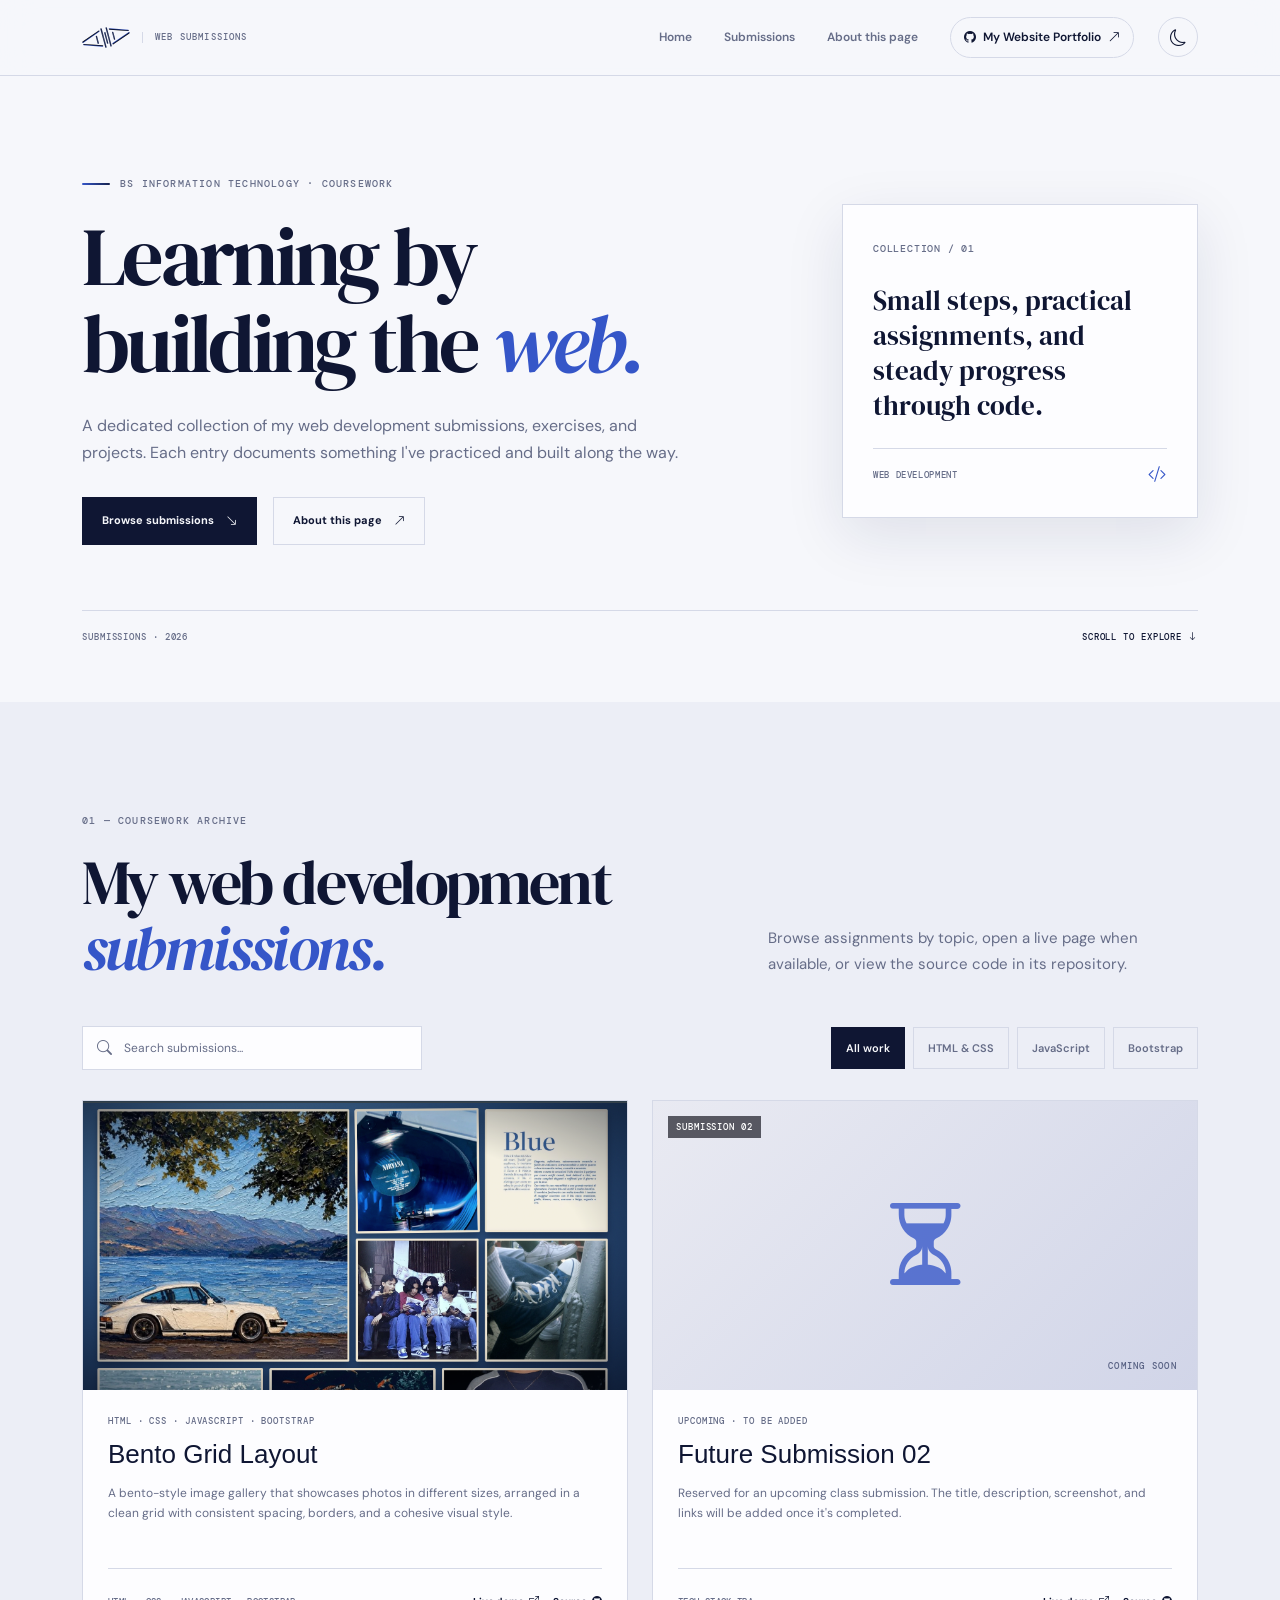
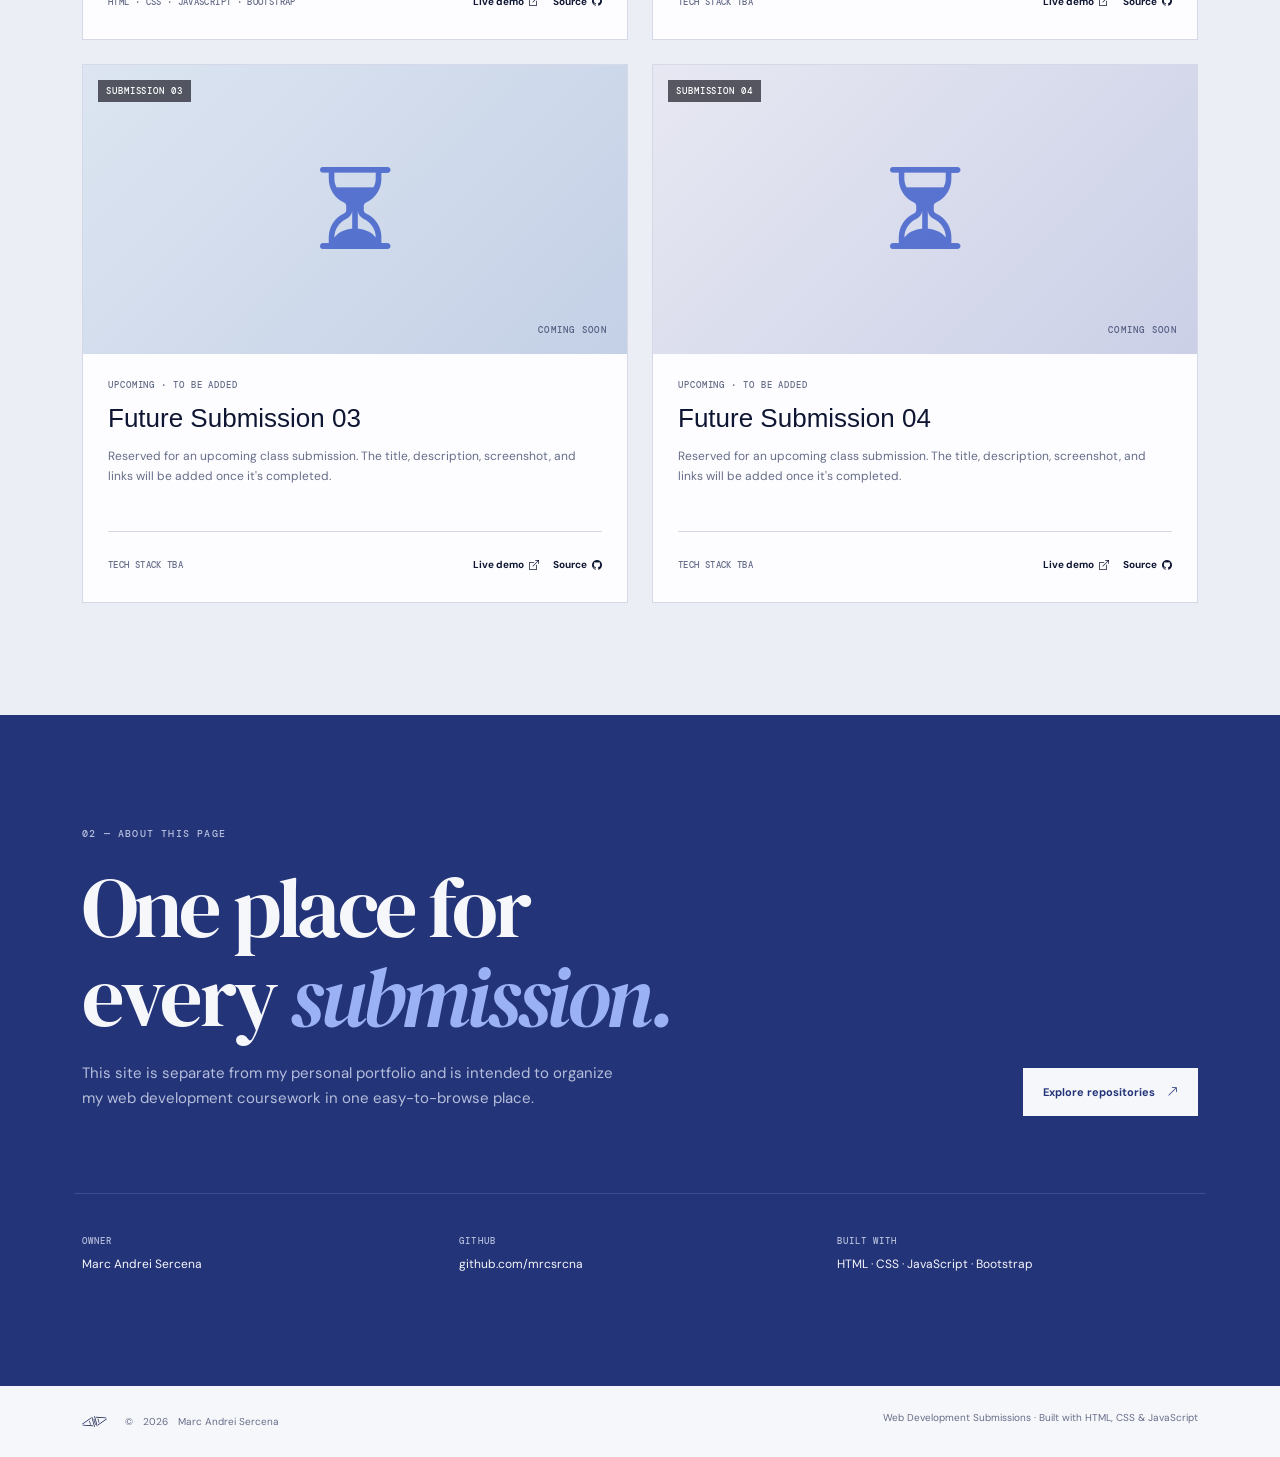
==== index.html @ 894b79d9 "Made some changes for WebDev Submissions" ====
<!doctype html>
<html lang="en" data-theme="light">
  <head>
    <meta charset="utf-8" />
    <meta name="viewport" content="width=device-width, initial-scale=1" />
    <meta
      name="description"
      content="Web development coursework and submissions by Marc Andrei Sercena."
    />
    <meta name="theme-color" content="#f6f7fb" />
    <title>Web Development Submissions — Marc Andrei</title>
    <link rel="icon" href="Logo.svg" type="image/svg+xml" />
    <link rel="preconnect" href="https://fonts.googleapis.com" />
    <link rel="preconnect" href="https://fonts.gstatic.com" crossorigin />
    <link
      href="https://fonts.googleapis.com/css2?family=DM+Serif+Display:ital@0;1&family=DM+Sans:wght@400;500;600;700&family=DM+Mono:wght@400;500&display=swap"
      rel="stylesheet"
    />
    <link
      href="https://cdn.jsdelivr.net/npm/bootstrap@5.3.3/dist/css/bootstrap.min.css"
      rel="stylesheet"
    />
    <link
      href="https://cdn.jsdelivr.net/npm/bootstrap-icons@1.11.3/font/bootstrap-icons.css"
      rel="stylesheet"
    />
    <link href="style.css" rel="stylesheet" />
  </head>
  <body>
    <nav class="navbar navbar-expand-lg site-nav fixed-top">
      <div class="container">
        <a
          class="navbar-brand nav-logo"
          href="#home"
          aria-label="Web submissions home"
        >
          <img src="Logo.svg" alt="Website logo" class="site-logo" />
          <span class="brand-label">WEB SUBMISSIONS</span>
        </a>
        <button
          class="navbar-toggler nav-toggler"
          type="button"
          data-bs-toggle="collapse"
          data-bs-target="#portfolioNav"
          aria-controls="portfolioNav"
          aria-expanded="false"
          aria-label="Toggle navigation"
        >
          <span class="navbar-toggler-icon"></span>
        </button>
        <div class="collapse navbar-collapse" id="portfolioNav">
          <ul class="navbar-nav ms-auto align-items-lg-center gap-lg-3">
            <li class="nav-item">
              <a class="nav-link nav-link-item" href="#home">Home</a>
            </li>
            <li class="nav-item">
              <a class="nav-link nav-link-item" href="#submissions"
                >Submissions</a
              >
            </li>
            <li class="nav-item">
              <a class="nav-link nav-link-item" href="#about"
                >About this page</a
              >
            </li>
            <li class="nav-item ms-lg-2">
              <a
                class="nav-link nav-repo-link"
                href="https://mrcsrcna.github.io/"
                ><i class="bi bi-github" aria-hidden="true"></i>My Website
                Portfolio
                <i class="bi bi-arrow-up-right" aria-hidden="true"></i
              ></a>
            </li>
            <li class="nav-item ms-lg-2">
              <button
                class="theme-toggle"
                id="themeToggle"
                type="button"
                aria-label="Switch to dark theme"
                title="Toggle light / dark theme"
              >
                <i class="bi bi-moon" id="themeIcon" aria-hidden="true"></i>
              </button>
            </li>
          </ul>
        </div>
      </div>
    </nav>

    <main>
      <section id="home" class="hero-section section-space">
        <div class="container">
          <div class="row align-items-center gy-5">
            <div class="col-lg-8">
              <p class="eyebrow">
                <span class="eyebrow-line"></span> BS INFORMATION TECHNOLOGY ·
                COURSEWORK
              </p>
              <h1 class="hero-title">
                Learning by<br />building the <em>web.</em>
              </h1>
              <p class="hero-description">
                A dedicated collection of my web development submissions,
                exercises, and projects. Each entry documents something I've
                practiced and built along the way.
              </p>
              <div class="d-flex flex-wrap gap-3 hero-actions">
                <a href="#submissions" class="button button-dark"
                  >Browse submissions <i class="bi bi-arrow-down-right"></i
                ></a>
                <a href="#about" class="button button-outline"
                  >About this page <i class="bi bi-arrow-up-right"></i
                ></a>
              </div>
            </div>
            <div class="col-lg-4">
              <aside class="intro-note">
                <span class="note-number">COLLECTION / 01</span>
                <p>
                  Small steps, practical assignments, and steady progress
                  through code.
                </p>
                <div class="note-bottom">
                  <span>WEB DEVELOPMENT</span><i class="bi bi-code-slash"></i>
                </div>
              </aside>
            </div>
          </div>
          <div class="hero-bottom">
            <span>SUBMISSIONS · <span id="currentYear">2026</span></span>
            <a href="#submissions"
              >SCROLL TO EXPLORE <i class="bi bi-arrow-down"></i
            ></a>
          </div>
        </div>
      </section>

      <section id="submissions" class="section-space section-paper">
        <div class="container">
          <div class="section-heading row align-items-end gy-3">
            <div class="col-lg-7">
              <p class="eyebrow">01 — COURSEWORK ARCHIVE</p>
              <h2 class="section-title">
                My web development<br /><em>submissions.</em>
              </h2>
            </div>
            <div class="col-lg-5">
              <p class="section-intro">
                Browse assignments by topic, open a live page when available, or
                view the source code in its repository.
              </p>
            </div>
          </div>

          <div class="submission-tools">
            <label class="search-box" for="submissionSearch">
              <i class="bi bi-search" aria-hidden="true"></i>
              <input
                id="submissionSearch"
                type="search"
                placeholder="Search submissions..."
                autocomplete="off"
              />
            </label>
            <div
              class="filter-list"
              role="group"
              aria-label="Filter submissions"
            >
              <button
                class="filter-button active"
                type="button"
                data-filter="all"
                aria-pressed="true"
              >
                All work
              </button>
              <button
                class="filter-button"
                type="button"
                data-filter="html-css"
                aria-pressed="false"
              >
                HTML &amp; CSS
              </button>
              <button
                class="filter-button"
                type="button"
                data-filter="javascript"
                aria-pressed="false"
              >
                JavaScript
              </button>
              <button
                class="filter-button"
                type="button"
                data-filter="bootstrap"
                aria-pressed="false"
              >
                Bootstrap
              </button>
            </div>
          </div>

          <div class="row row-cols-1 row-cols-md-2 g-4" id="submissionGrid">
            <!-- Submission 01 -->
            <div
              class="col submission-item"
              data-category="html-css"
              data-search="submission 01 html css bento grid layout"
            >
              <article class="project-card">
                <div class="project-visual visual-one">
                  <img
                    src="Bento-A1.png"
                    alt="Screenshot of Submission 01"
                    class="project-screenshot"
                    loading="lazy"
                  />
                  <span class="visual-symbol">&lt;/&gt;</span>
                  <span class="project-image-label">SUBMISSION 01</span>
                  <span class="visual-caption">HTML + CSS</span>
                </div>
                <div class="project-content">
                  <p class="project-meta">HTML · CSS · JAVASCRIPT · BOOTSTRAP</p>
                  <h3>Bento Grid Layout</h3>
                  <p>
                    A bento-style image gallery that showcases photos in different sizes, arranged in a clean grid with consistent spacing, borders, and a cohesive visual style.
                  </p>
                  <div class="project-footer">
                    <span>HTML · CSS · JAVASCRIPT · BOOTSTRAP</span>
                    <div class="project-actions">
                      <a
                        href="https://mrcsrcna.github.io/WebDev/Bento%20-%20A1/bento.html"
                        class="project-link"
                        target="_blank"
                        rel="noopener noreferrer"
                        >Live demo <i class="bi bi-box-arrow-up-right"></i
                      ></a>
                      <a
                        href="https://github.com/mrcsrcna/WebDev/tree/main/Bento%20-%20A1"
                        class="project-link"
                        target="_blank"
                        rel="noopener noreferrer"
                        >Source <i class="bi bi-github"></i
                      ></a>
                    </div>
                  </div>
                </div>
              </article>
            </div>

            <!-- Submission 02 -->
            <div
              class="col submission-item"
              data-category="upcoming"
              data-search="submission 02 upcoming coming soon future"
            >
              <article class="project-card">
                <div class="project-visual visual-two">
                  <img
                    src=""
                    alt="Screenshot of Submission 02"
                    class="project-screenshot"
                    loading="lazy"
                  />
                  <span class="visual-symbol"
                    ><i class="bi bi-hourglass-split"></i
                  ></span>
                  <span class="project-image-label">SUBMISSION 02</span>
                  <span class="visual-caption">COMING SOON</span>
                </div>
                <div class="project-content">
                  <p class="project-meta">UPCOMING · TO BE ADDED</p>
                  <h3>Future Submission 02</h3>
                  <p>
                    Reserved for an upcoming class submission. The title,
                    description, screenshot, and links will be added once it's
                    completed.
                  </p>
                  <div class="project-footer">
                    <span>TECH STACK TBA</span>
                    <div class="project-actions">
                      <a href="#" class="project-link" data-placeholder-link
                        >Live demo <i class="bi bi-box-arrow-up-right"></i
                      ></a>
                      <a
                        href="https://github.com/mrcsrcna"
                        class="project-link"
                        target="_blank"
                        rel="noopener noreferrer"
                        >Source <i class="bi bi-github"></i
                      ></a>
                    </div>
                  </div>
                </div>
              </article>
            </div>

            <!-- Submission 03 -->
            <div
              class="col submission-item"
              data-category="upcoming"
              data-search="submission 03 upcoming coming soon future"
            >
              <article class="project-card">
                <div class="project-visual visual-three">
                  <img
                    src=""
                    alt="Screenshot of Submission 03"
                    class="project-screenshot"
                    loading="lazy"
                  />
                  <span class="visual-symbol"
                    ><i class="bi bi-hourglass-split"></i
                  ></span>
                  <span class="project-image-label">SUBMISSION 03</span>
                  <span class="visual-caption">COMING SOON</span>
                </div>
                <div class="project-content">
                  <p class="project-meta">UPCOMING · TO BE ADDED</p>
                  <h3>Future Submission 03</h3>
                  <p>
                    Reserved for an upcoming class submission. The title,
                    description, screenshot, and links will be added once it's
                    completed.
                  </p>
                  <div class="project-footer">
                    <span>TECH STACK TBA</span>
                    <div class="project-actions">
                      <a href="#" class="project-link" data-placeholder-link
                        >Live demo <i class="bi bi-box-arrow-up-right"></i
                      ></a>
                      <a
                        href="https://github.com/mrcsrcna"
                        class="project-link"
                        target="_blank"
                        rel="noopener noreferrer"
                        >Source <i class="bi bi-github"></i
                      ></a>
                    </div>
                  </div>
                </div>
              </article>
            </div>

            <!-- Submission 04 -->
            <div
              class="col submission-item"
              data-category="upcoming"
              data-search="submission 04 upcoming coming soon future"
            >
              <article class="project-card">
                <div class="project-visual visual-four">
                  <img
                    src=""
                    alt="Screenshot of Submission 04"
                    class="project-screenshot"
                    loading="lazy"
                  />
                  <span class="visual-symbol"
                    ><i class="bi bi-hourglass-split"></i
                  ></span>
                  <span class="project-image-label">SUBMISSION 04</span>
                  <span class="visual-caption">COMING SOON</span>
                </div>
                <div class="project-content">
                  <p class="project-meta">UPCOMING · TO BE ADDED</p>
                  <h3>Future Submission 04</h3>
                  <p>
                    Reserved for an upcoming class submission. The title,
                    description, screenshot, and links will be added once it's
                    completed.
                  </p>
                  <div class="project-footer">
                    <span>TECH STACK TBA</span>
                    <div class="project-actions">
                      <a href="#" class="project-link" data-placeholder-link
                        >Live demo <i class="bi bi-box-arrow-up-right"></i
                      ></a>
                      <a
                        href="https://github.com/mrcsrcna"
                        class="project-link"
                        target="_blank"
                        rel="noopener noreferrer"
                        >Source <i class="bi bi-github"></i
                      ></a>
                    </div>
                  </div>
                </div>
              </article>
            </div>
          </div>

          <p class="empty-state d-none" id="emptyState">
            No submissions match your search. Try another keyword or category.
          </p>
        </div>
      </section>

      <section id="about" class="section-space">
        <div class="container">
          <div class="row gy-4 align-items-end">
            <div class="col-lg-8">
              <p class="eyebrow">02 — ABOUT THIS PAGE</p>
              <h2 class="contact-title">
                One place for<br />every <em>submission.</em>
              </h2>
              <p class="contact-intro">
                This site is separate from my personal portfolio and is intended
                to organize my web development coursework in one easy-to-browse
                place.
              </p>
            </div>
            <div class="col-lg-4 contact-action">
              <a
                href="https://github.com/mrcsrcna?tab=repositories"
                class="button button-light"
                target="_blank"
                rel="noopener noreferrer"
                >Explore repositories <i class="bi bi-arrow-up-right"></i
              ></a>
            </div>
          </div>
          <div class="contact-details row g-3">
            <div class="col-md-4">
              <span class="contact-label">OWNER</span
              ><span>Marc Andrei Sercena</span>
            </div>
            <div class="col-md-4">
              <span class="contact-label">GITHUB</span
              ><a
                href="https://github.com/mrcsrcna"
                target="_blank"
                rel="noopener noreferrer"
                >github.com/mrcsrcna</a
              >
            </div>
            <div class="col-md-4">
              <span class="contact-label">BUILT WITH</span
              ><span>HTML · CSS · JavaScript · Bootstrap</span>
            </div>
          </div>
        </div>
      </section>
    </main>

    <footer class="site-footer">
      <div
        class="container d-flex flex-column flex-md-row justify-content-between gap-2"
      >
        <span class="footer-brand"
          ><img src="Logo.svg" alt="" class="footer-logo" /> ©
          <span id="footerYear">2026</span> Marc Andrei Sercena</span
        >
        <span
          >Web Development Submissions · Built with HTML, CSS &amp;
          JavaScript</span
        >
      </div>
    </footer>

    <script src="https://cdn.jsdelivr.net/npm/bootstrap@5.3.3/dist/js/bootstrap.bundle.min.js"></script>
    <script src="main.js"></script>
  </body>
</html>
---- style.css ----
@import url("https://fonts.googleapis.com/css2?family=Poppins:wght@400;500;600;700&display=swap");

:root {
  color-scheme: light;
  --logo-blue: #2947b1;
  --logo-navy: #16224d;
  --logo-slate: #3d4665;
  --bg: #f6f7fb;
  --paper: #eceef6;
  --surface: #fdfdff;
  --text: #0f1633;
  --muted: #666d88;
  --line: #d5d9e7;
  --dark: #243478;
  --dark-text: #f6f7fb;
  --dark-muted: #b4bddb;
  --dark-line: #3e4d8f;
  --accent: #3556c8;
  --accent-light: #9bb1f5;
  --on-accent: #fff;
  --nav-bg: rgba(246, 247, 251, 0.91);
  --shadow: 0 18px 55px rgba(22, 34, 77, 0.1);
  --scale: 1;
  --fs-body: calc(15px * var(--scale));
  --fs-lead: calc(16px * var(--scale));
  --fs-meta: calc(13px * var(--scale));
  --fs-small: calc(12px * var(--scale));
  --fs-ui: calc(11px * var(--scale));
  --fs-micro: calc(10px * var(--scale));
  --fs-nano: calc(9px * var(--scale));
  --nav-height: calc(76px * var(--scale));
}
html[data-theme="dark"] {
  color-scheme: dark;
  --bg: #0f1013;
  --paper: #15161b;
  --surface: #1b1d24;
  --text: #f0f1f5;
  --muted: #a3a6b3;
  --line: #2c2f3a;
  --dark: #08090b;
  --dark-text: #f6f7fb;
  --dark-muted: #a3a6b3;
  --dark-line: #2c2f3a;
  --accent: #8fa5d9;
  --accent-light: #a3b6e4;
  --on-accent: #0f1013;
  --nav-bg: rgba(15, 16, 19, 0.92);
  --shadow: 0 18px 55px rgba(0, 0, 0, 0.35);
}
* {
  box-sizing: border-box;
}
html {
  scroll-behavior: smooth;
  scroll-padding-top: calc(var(--nav-height) + 12px);
  -webkit-text-size-adjust: 100%;
  text-size-adjust: 100%;
}
body {
  margin: 0;
  background: var(--bg);
  color: var(--text);
  font-family: "DM Sans", sans-serif;
  font-size: var(--fs-body);
  line-height: 1.7;
  overflow-wrap: break-word;
  overflow-x: hidden;
  transition:
    background 0.25s ease,
    color 0.25s ease;
}
@supports (overflow: clip) {
  body {
    overflow-x: clip;
  }
}
a {
  color: inherit;
  text-decoration: none;
}
img {
  max-width: 100%;
}
.section-space {
  padding: calc(112px * var(--scale)) 0;
}
.section-paper {
  background: var(--paper);
}
.site-nav {
  min-height: var(--nav-height);
  padding-left: env(safe-area-inset-left);
  padding-right: env(safe-area-inset-right);
  background: var(--nav-bg);
  backdrop-filter: blur(16px);
  -webkit-backdrop-filter: blur(16px);
  border-bottom: 1px solid var(--line);
}
.nav-logo {
  display: inline-flex;
  align-items: center;
  gap: 12px;
  padding: 0;
  color: var(--text);
}
.logo-mark {
  font:
    500 27px/1 "DM Serif Display",
    serif;
  letter-spacing: -0.07em;
  color: var(--text);
}
.logo-mark span {
  color: var(--accent);
}
.brand-label {
  padding-left: 12px;
  border-left: 1px solid var(--line);
  color: var(--muted);
  font:
    500 var(--fs-nano)/1.2 "DM Mono",
    monospace;
  letter-spacing: 0.13em;
}
.nav-link-item {
  color: var(--muted);
  font-size: var(--fs-small);
  font-weight: 600;
  transition: color 0.2s ease;
}
.nav-link-item:focus {
  color: var(--text);
}
.nav-toggler {
  border-color: var(--line);
}
.nav-toggler:focus {
  box-shadow: none;
}
html[data-theme="dark"] .navbar-toggler-icon {
  filter: invert(1);
}
.theme-toggle {
  display: inline-flex;
  align-items: center;
  justify-content: center;
  flex: none;
  width: calc(40px * var(--scale));
  height: calc(40px * var(--scale));
  padding: 0;
  color: var(--text);
  background: transparent;
  border: 1px solid var(--line);
  border-radius: 50%;
  cursor: pointer;
  transition:
    background 0.2s ease,
    border-color 0.2s ease,
    color 0.2s ease,
    transform 0.2s ease;
}
.theme-toggle i {
  font-size: calc(17px * var(--scale));
  line-height: 1;
}
.hero-section {
  min-height: 78vh;
  min-height: 78svh;
  padding-top: calc(150px * var(--scale));
  padding-bottom: 32px;
  display: flex;
  align-items: center;
}
.eyebrow {
  display: flex;
  align-items: center;
  gap: 10px;
  margin-bottom: 22px;
  color: var(--muted);
  font:
    500 var(--fs-micro)/1.4 "DM Mono",
    monospace;
  letter-spacing: 0.12em;
}
.eyebrow-line {
  flex: 0 0 auto;
  width: 28px;
  height: 2px;
  background: linear-gradient(90deg, var(--accent), var(--logo-navy));
  display: inline-block;
  border-radius: 2px;
}
.hero-title,
.section-title,
.contact-title {
  font-family: "DM Serif Display", serif;
  font-weight: 400;
  letter-spacing: -0.045em;
  line-height: 1.06;
}
.hero-title {
  font-size: clamp(46px, 6.4vw, calc(86px * var(--scale)));
  margin: 0 0 25px;
}
.hero-title em,
.section-title em,
.contact-title em {
  font-weight: 400;
  color: var(--accent);
}
.hero-description {
  color: var(--muted);
  max-width: calc(620px * var(--scale));
  font-size: var(--fs-lead);
  margin-bottom: 30px;
}
.hero-actions {
  align-items: center;
}
.button {
  display: inline-flex;
  align-items: center;
  justify-content: center;
  gap: 12px;
  min-height: calc(48px * var(--scale));
  padding: 13px 19px;
  border: 1px solid transparent;
  font-size: var(--fs-ui);
  font-weight: 700;
  transition:
    transform 0.2s ease,
    background 0.2s ease,
    color 0.2s ease;
}
.button-dark {
  background: var(--text);
  color: var(--bg);
}
.button-outline {
  color: var(--text);
  border-color: var(--line);
}
.intro-note {
  max-width: 390px;
  margin-left: auto;
  padding: 30px;
  border: 1px solid var(--line);
  background: var(--surface);
  box-shadow: var(--shadow);
}
.note-number {
  color: var(--muted);
  font:
    500 var(--fs-micro) "DM Mono",
    monospace;
  letter-spacing: 0.08em;
}
.intro-note p {
  margin: 22px 0 25px;
  font:
    400 27px/1.3 "DM Serif Display",
    serif;
}
.note-bottom {
  display: flex;
  align-items: center;
  justify-content: space-between;
  gap: 10px;
  padding-top: 14px;
  border-top: 1px solid var(--line);
  color: var(--muted);
  font:
    500 var(--fs-nano) "DM Mono",
    monospace;
  letter-spacing: 0.07em;
}
.note-bottom i {
  color: var(--accent);
  font-size: 18px;
}
.hero-bottom {
  display: flex;
  flex-wrap: wrap;
  justify-content: space-between;
  gap: 8px 20px;
  margin-top: 65px;
  padding-top: 20px;
  border-top: 1px solid var(--line);
  color: var(--muted);
  font:
    500 var(--fs-nano) "DM Mono",
    monospace;
  letter-spacing: 0.1em;
}
.hero-bottom a {
  color: var(--text);
}
.section-heading {
  margin-bottom: 45px;
}
.section-title {
  font-size: clamp(38px, 5vw, calc(62px * var(--scale)));
  margin: 0;
}
.section-intro {
  color: var(--muted);
  max-width: calc(430px * var(--scale));
  margin: 0 0 4px auto;
}
.submission-tools {
  display: flex;
  align-items: center;
  justify-content: space-between;
  flex-wrap: wrap;
  gap: 18px;
  margin-bottom: 30px;
}
.search-box {
  display: flex;
  align-items: center;
  gap: 10px;
  width: min(100%, 340px);
  min-height: 44px;
  padding: 0 14px;
  color: var(--muted);
  border: 1px solid var(--line);
  background: var(--surface);
}
.search-box input {
  width: 100%;
  min-width: 0;
  color: var(--text);
  background: transparent;
  border: 0;
  outline: 0;
  font: inherit;
  font-size: var(--fs-small);
}
.search-box input::placeholder {
  color: var(--muted);
}
.filter-list {
  display: flex;
  flex-wrap: wrap;
  gap: 8px;
}
.filter-button {
  min-height: 42px;
  padding: 9px 14px;
  border: 1px solid var(--line);
  background: transparent;
  color: var(--muted);
  font-size: var(--fs-ui);
  font-weight: 600;
  transition: 0.2s ease;
}
.filter-button.active {
  background: var(--text);
  color: var(--bg);
  border-color: var(--text);
}
.project-card {
  height: 100%;
  border: 1px solid var(--line);
  background: var(--surface);
  overflow: hidden;
  transition:
    transform 0.25s ease,
    box-shadow 0.25s ease,
    border-color 0.25s ease;
}
.project-visual {
  position: relative;
  display: flex;
  align-items: center;
  justify-content: center;
  overflow: hidden;
  aspect-ratio: 16/8.5;
  background: var(--paper);
  color: var(--accent);
  overflow: hidden;
}

.project-screenshot {
  position: absolute;
  inset: 0;
  z-index: 5;
  width: 100%;
  height: 100%;
  object-fit: cover;
  object-position: top;
}

.project-screenshot[src=""],
.project-screenshot:not([src]) {
  display: none;
}

.visual-one {
  background: linear-gradient(135deg, #e7ebfa, #cbd5f4);
}
.visual-two {
  background: linear-gradient(135deg, #e9eaf2, #d1d5e8);
}
.visual-three {
  background: linear-gradient(135deg, #dce5f1, #c4d0e6);
}
.visual-four {
  background: linear-gradient(135deg, #e7e8f2, #cbd0e7);
}
html[data-theme="dark"] .visual-one,
html[data-theme="dark"] .visual-two,
html[data-theme="dark"] .visual-three,
html[data-theme="dark"] .visual-four {
  background: linear-gradient(135deg, #222633, #303b59);
}
.visual-symbol {
  font:
    400 clamp(52px, 8vw, 94px)/1 "DM Mono",
    monospace;
  letter-spacing: -0.1em;
  opacity: 0.78;
}
.visual-symbol i {
  letter-spacing: normal;
}
.visual-caption {
  position: absolute;
  bottom: 18px;
  right: 20px;
  color: rgba(22, 34, 77, 0.65);
  font:
    500 var(--fs-nano) "DM Mono",
    monospace;
  letter-spacing: 0.14em;
}
html[data-theme="dark"] .visual-caption {
  color: var(--dark-muted);
}
.project-image-label {
  position: absolute;
  top: 15px;
  left: 15px;
  z-index: 2;
  padding: 5px 8px;
  color: #fff;
  background: rgba(20, 20, 30, 0.68);
  font:
    500 var(--fs-nano) "DM Mono",
    monospace;
  letter-spacing: 0.1em;
}
.project-content {
  padding: 25px 25px 21px;
}
.project-meta {
  margin: 0 0 12px;
  color: var(--muted);
  font:
    500 var(--fs-nano) "DM Mono",
    monospace;
  letter-spacing: 0.1em;
}
.project-content h3 {
  margin: 0 0 12px;
  font-family: "Trebuchet MS", sans-serif;
  font-size: calc(26px * var(--scale));
  font-weight: 500;
}
.project-content > p:not(.project-meta) {
  min-height: 65px;
  color: var(--muted);
  font-size: var(--fs-small);
}
.project-footer {
  display: flex;
  flex-wrap: wrap;
  align-items: center;
  justify-content: space-between;
  gap: 10px 12px;
  padding-top: 17px;
  margin-top: 20px;
  border-top: 1px solid var(--line);
}
.project-footer > span {
  min-width: 0;
  color: var(--muted);
  font:
    500 var(--fs-nano) "DM Mono",
    monospace;
  letter-spacing: 0.04em;
}
.project-actions {
  display: flex;
  flex-wrap: wrap;
  gap: 14px;
}
.project-link {
  display: inline-flex;
  align-items: center;
  gap: 5px;
  min-height: 32px;
  white-space: nowrap;
  font-size: var(--fs-micro);
  font-weight: 700;
}
.template-note {
  margin: 25px 0 0;
  color: var(--muted);
  font-size: var(--fs-ui);
}
.empty-state {
  padding: 35px 0;
  color: var(--muted);
  text-align: center;
}
.section-dark {
  background: var(--dark);
  color: var(--dark-text);
}
#about {
  background: var(--dark);
  color: var(--dark-text);
}
#about .eyebrow,
#about .contact-intro,
#about .contact-label {
  color: var(--dark-muted);
}
#about .contact-title em {
  color: var(--accent-light);
}
.contact-title {
  margin: 0 0 20px;
  font-size: clamp(48px, 7vw, calc(84px * var(--scale)));
}
.contact-intro {
  max-width: calc(540px * var(--scale));
  color: var(--dark-muted);
}
.contact-action {
  display: flex;
  justify-content: flex-end;
  padding-bottom: 12px;
}
.button-light {
  background: var(--dark-text);
  color: var(--dark);
}
.contact-details {
  margin-top: 65px;
  padding-top: 25px;
  border-top: 1px solid var(--dark-line);
}
.contact-details > div {
  display: flex;
  flex-direction: column;
  gap: 7px;
  min-width: 0;
}
.contact-label {
  font:
    500 var(--fs-nano) "DM Mono",
    monospace;
  letter-spacing: 0.12em;
}
.contact-details a,
.contact-details > div > span:last-child {
  color: var(--dark-text);
  font-size: var(--fs-small);
  overflow-wrap: anywhere;
}
.site-footer {
  padding: 23px 0;
  padding-bottom: calc(23px + env(safe-area-inset-bottom));
  background: var(--bg);
  color: var(--muted);
  font-size: var(--fs-micro);
}
.footer-brand {
  display: inline-flex;
  align-items: center;
  flex-wrap: wrap;
  gap: 10px;
}
.logo-mark-small {
  font-size: 18px;
}
:focus-visible {
  outline: 2px solid var(--accent);
  outline-offset: 4px;
}
.d-none {
  display: none !important;
}
@media (hover: hover) {
  .nav-logo:hover .logo-mark {
    transform: scale(1.04);
  }
  .nav-link-item:hover {
    color: var(--text);
  }
  .theme-toggle:hover {
    border-color: var(--accent);
    color: var(--accent);
    transform: rotate(15deg);
  }
  .button:hover {
    transform: translateY(-2px);
  }
  .button-dark:hover {
    background: var(--accent);
    color: var(--on-accent);
  }
  .button-outline:hover {
    border-color: var(--text);
  }
  .button-light:hover {
    background: var(--accent-light);
    color: #141b3d;
  }
  .filter-button:hover {
    background: var(--text);
    color: var(--bg);
    border-color: var(--text);
  }
  .project-card:hover {
    transform: translateY(-4px);
    box-shadow: var(--shadow);
    border-color: var(--accent);
  }
  .project-link:hover {
    color: var(--accent);
  }
}
@media (min-width: 1600px) {
  :root {
    --scale: 1.1;
  }
  .container {
    max-width: 1440px;
  }
}
@media (min-width: 1920px) {
  :root {
    --scale: 1.25;
  }
  .container {
    max-width: 1640px;
  }
}
@media (max-width: 991.98px) {
  :root {
    --nav-height: 68px;
  }
  .section-space {
    padding: 85px 0;
  }
  .hero-section {
    padding-top: 125px;
  }
  .intro-note {
    max-width: 500px;
    margin: 0;
  }
  .section-intro {
    margin-left: 0;
  }
  .navbar-collapse {
    padding: 12px 0 18px;
    max-height: calc(100dvh - var(--nav-height));
    overflow-y: auto;
    overscroll-behavior: contain;
  }
  .nav-link-item {
    display: block;
    padding: 12px 0;
    font-size: var(--fs-meta);
  }
  .theme-toggle {
    margin: 8px 0 4px;
  }
  .contact-action {
    justify-content: flex-start;
  }
}
@media (max-width: 767.98px) {
  :root {
    --fs-meta: 14px;
    --fs-small: 13px;
    --fs-ui: 12px;
    --fs-micro: 11px;
    --fs-nano: 10.5px;
  }
  .section-heading {
    margin-bottom: 35px;
  }
  .project-content > p:not(.project-meta) {
    min-height: 0;
  }
  .submission-tools {
    align-items: stretch;
  }
  .search-box {
    width: 100%;
  }
}
@media (max-width: 575.98px) {
  :root {
    --nav-height: 64px;
  }
  .section-space {
    padding: 70px 0;
  }
  .brand-label {
    font-size: 9px;
    letter-spacing: 0.08em;
  }
  .hero-section {
    padding-top: 108px;
  }
  .hero-title {
    font-size: clamp(34px, 11.5vw, 61px);
  }
  .hero-description {
    font-size: 15px;
  }
  .hero-actions {
    gap: 12px !important;
  }
  .hero-actions .button {
    flex: 1 1 100%;
  }
  .hero-bottom {
    margin-top: 45px;
  }
  .section-title {
    font-size: clamp(32px, 9.5vw, 48px);
  }
  .intro-note {
    padding: 23px;
  }
  .intro-note p {
    font-size: 24px;
  }
  .filter-list {
    display: grid;
    grid-template-columns: repeat(2, minmax(0, 1fr));
  }
  .filter-button {
    width: 100%;
  }
  .project-content {
    padding: 21px 19px;
  }
  .project-content h3 {
    font-size: 24px;
  }
  .project-footer {
    align-items: flex-start;
    flex-direction: column;
  }
  .contact-title {
    font-size: clamp(43px, 12vw, 62px);
  }
}
@media (prefers-reduced-motion: reduce) {
  *,
  *::before,
  *::after {
    scroll-behavior: auto !important;
    transition: none !important;
    animation: none !important;
  }
}

/* Repository shortcut in the navigation */
.nav-repo-link {
  display: inline-flex;
  align-items: center;
  gap: 7px;
  padding: 9px 13px !important;
  border: 1px solid var(--line);
  border-radius: 999px;
  color: var(--text);
  font-size: var(--fs-small);
  font-weight: 600;
  white-space: nowrap;
  transition:
    background 0.2s ease,
    border-color 0.2s ease,
    transform 0.2s ease;
}
.nav-repo-link:hover,
.nav-repo-link:focus {
  color: var(--text);
  background: var(--surface);
  border-color: var(--accent);
  transform: translateY(-1px);
}
@media (max-width: 991.98px) {
  .nav-repo-link {
    display: inline-flex;
    margin-top: 8px;
    margin-bottom: 8px;
  }
}

/* Replaceable logo image */
.site-logo {
  display: block;
  width: 48px;
  height: 48px;
  object-fit: contain;
}
.footer-logo {
  display: inline-block;
  width: 25px;
  height: 25px;
  object-fit: contain;
  vertical-align: middle;
  margin-right: 8px;
}
.footer-brand {
  display: inline-flex;
  align-items: center;
  flex-wrap: wrap;
  gap: 10px;
}
@media (max-width: 991.98px) {
  .site-logo {
    width: 42px;
    height: 42px;
  }
}
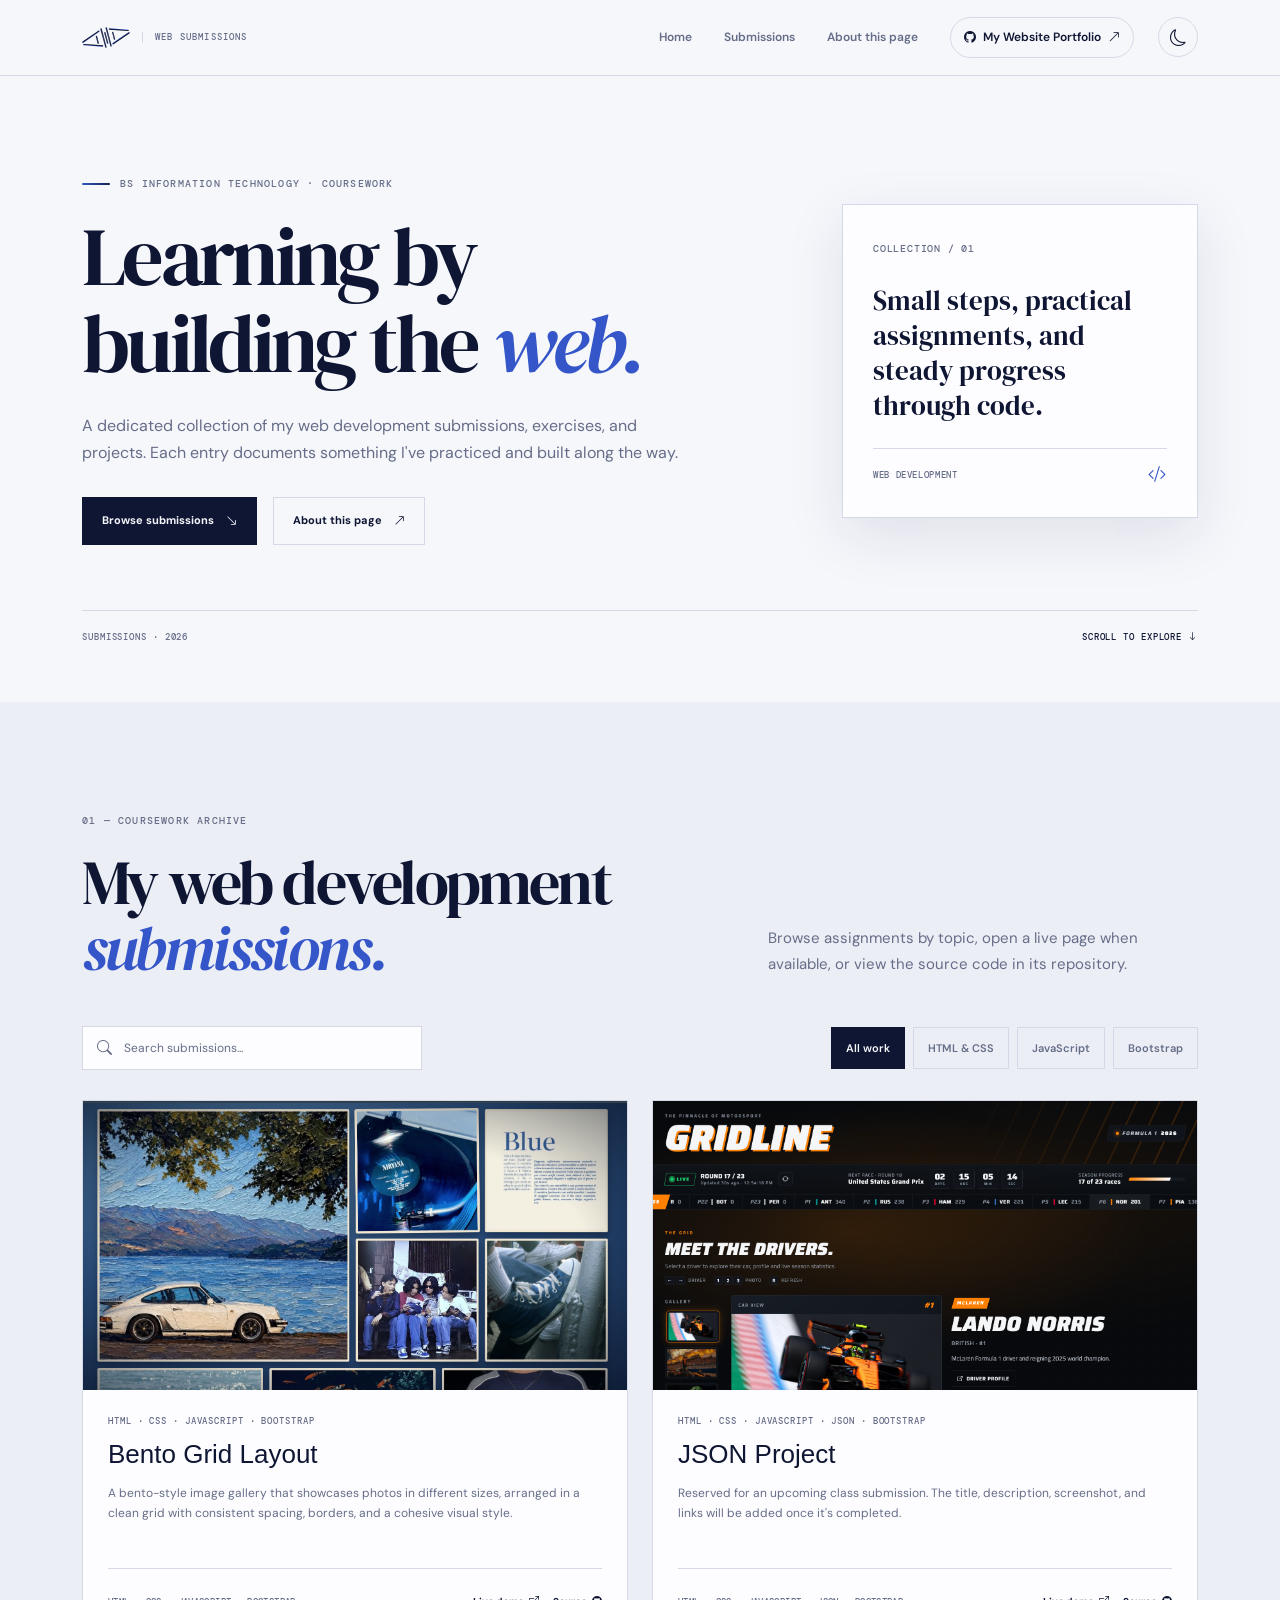
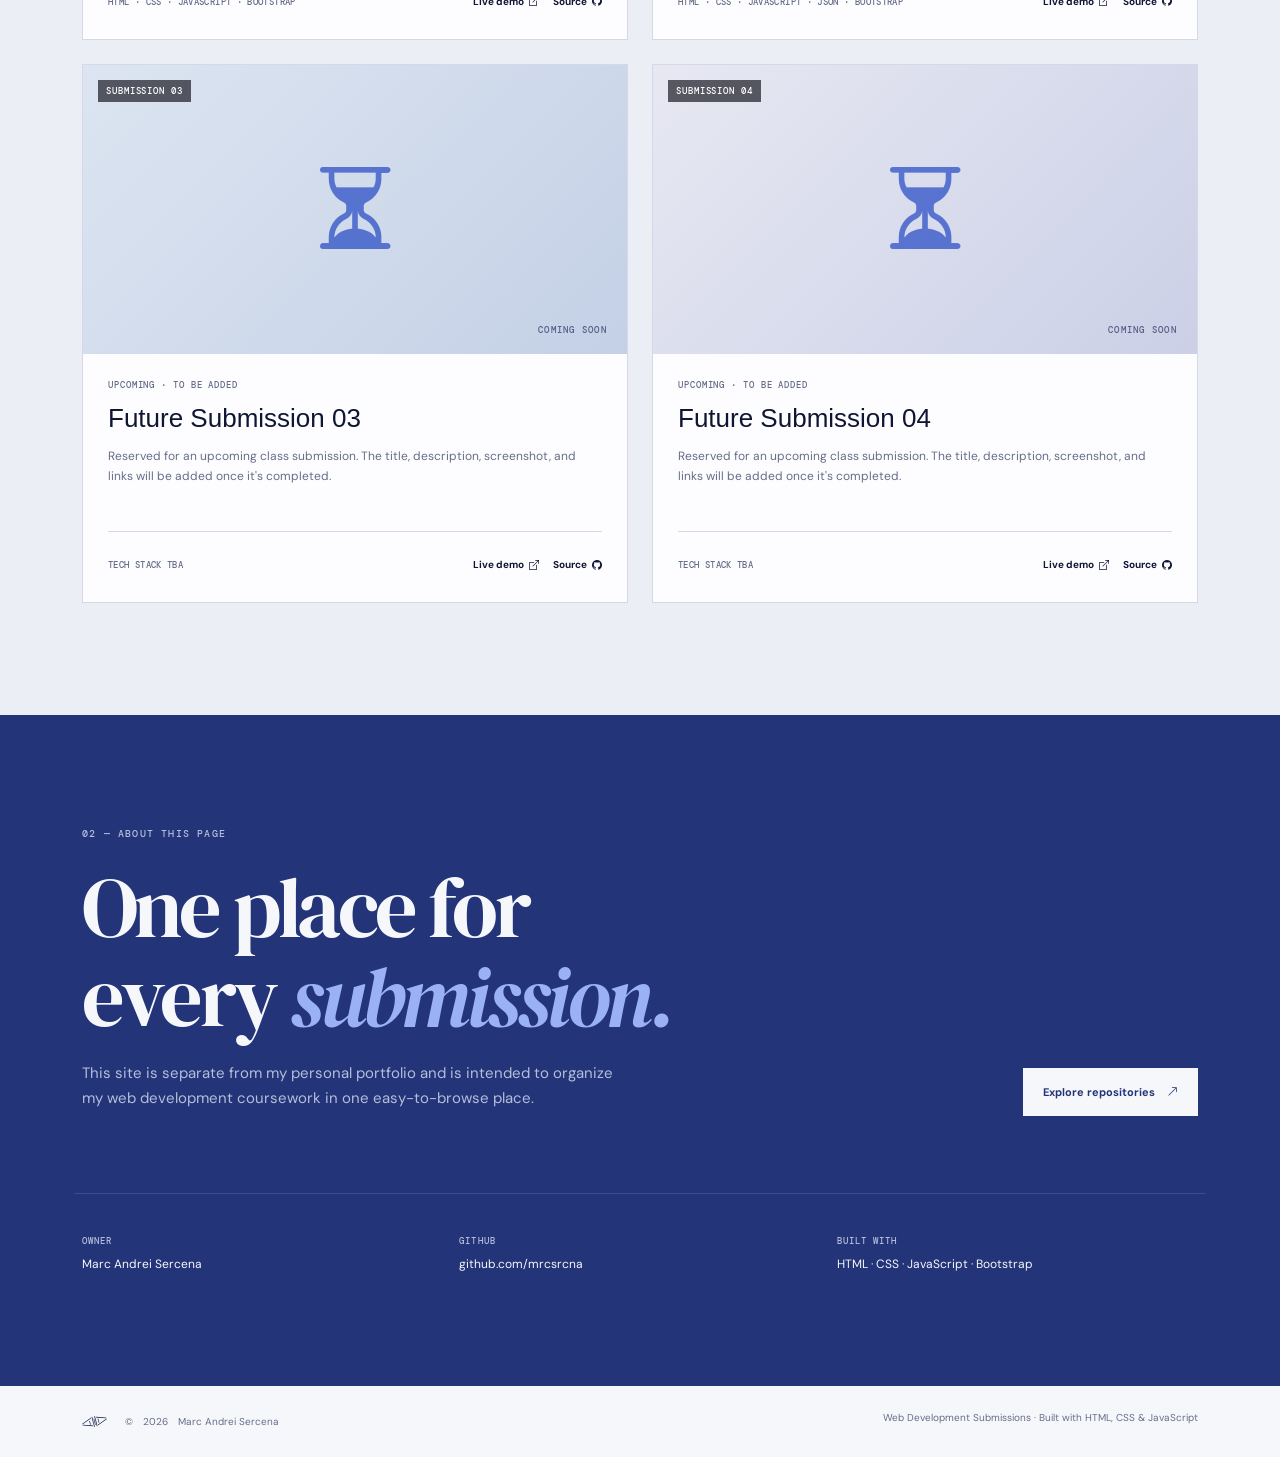
==== commit 7346aad1: "Added some changes in the Submissions Page" ====
--- a/index.html
+++ b/index.html
@@ -260,7 +260,7 @@
               <article class="project-card">
                 <div class="project-visual visual-two">
                   <img
-                    src=""
+                    src="JSON-A2.png"
                     alt="Screenshot of Submission 02"
                     class="project-screenshot"
                     loading="lazy"
@@ -272,21 +272,21 @@
                   <span class="visual-caption">COMING SOON</span>
                 </div>
                 <div class="project-content">
-                  <p class="project-meta">UPCOMING · TO BE ADDED</p>
-                  <h3>Future Submission 02</h3>
+                  <p class="project-meta">HTML · CSS · JAVASCRIPT · JSON · BOOTSTRAP</p>
+                  <h3>JSON Project</h3>
                   <p>
                     Reserved for an upcoming class submission. The title,
                     description, screenshot, and links will be added once it's
                     completed.
                   </p>
                   <div class="project-footer">
-                    <span>TECH STACK TBA</span>
+                    <span>HTML · CSS · JAVASCRIPT · JSON · BOOTSTRAP</span>
                     <div class="project-actions">
                       <a href="#" class="project-link" data-placeholder-link
                         >Live demo <i class="bi bi-box-arrow-up-right"></i
                       ></a>
                       <a
-                        href="https://github.com/mrcsrcna"
+                        href="https://mrcsrcna.github.io/WebDev/JSON%20-%20A2/index.html"
                         class="project-link"
                         target="_blank"
                         rel="noopener noreferrer"
--- a/style.css
+++ b/style.css
@@ -775,7 +775,7 @@
   }
 }
 
-/* Repository shortcut in the navigation */
+
 .nav-repo-link {
   display: inline-flex;
   align-items: center;
@@ -807,7 +807,7 @@
   }
 }
 
-/* Replaceable logo image */
+
 .site-logo {
   display: block;
   width: 48px;
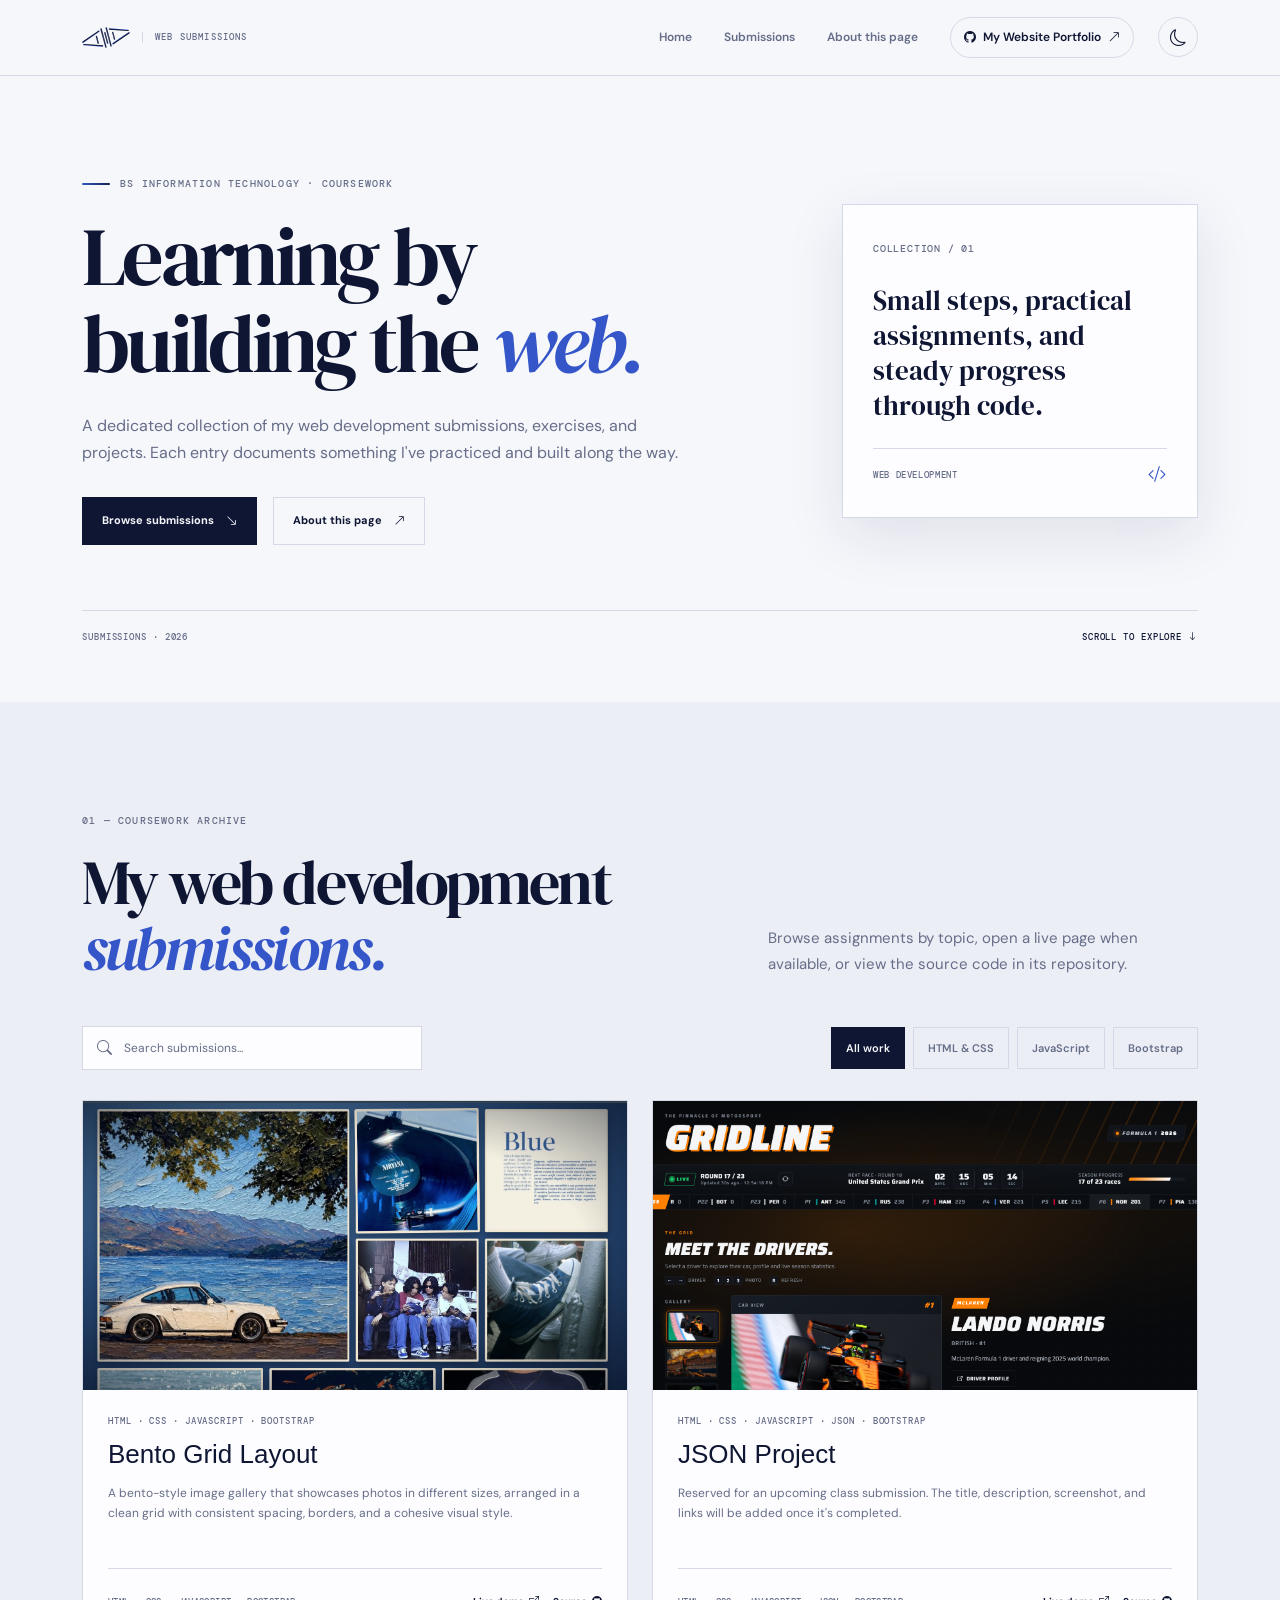
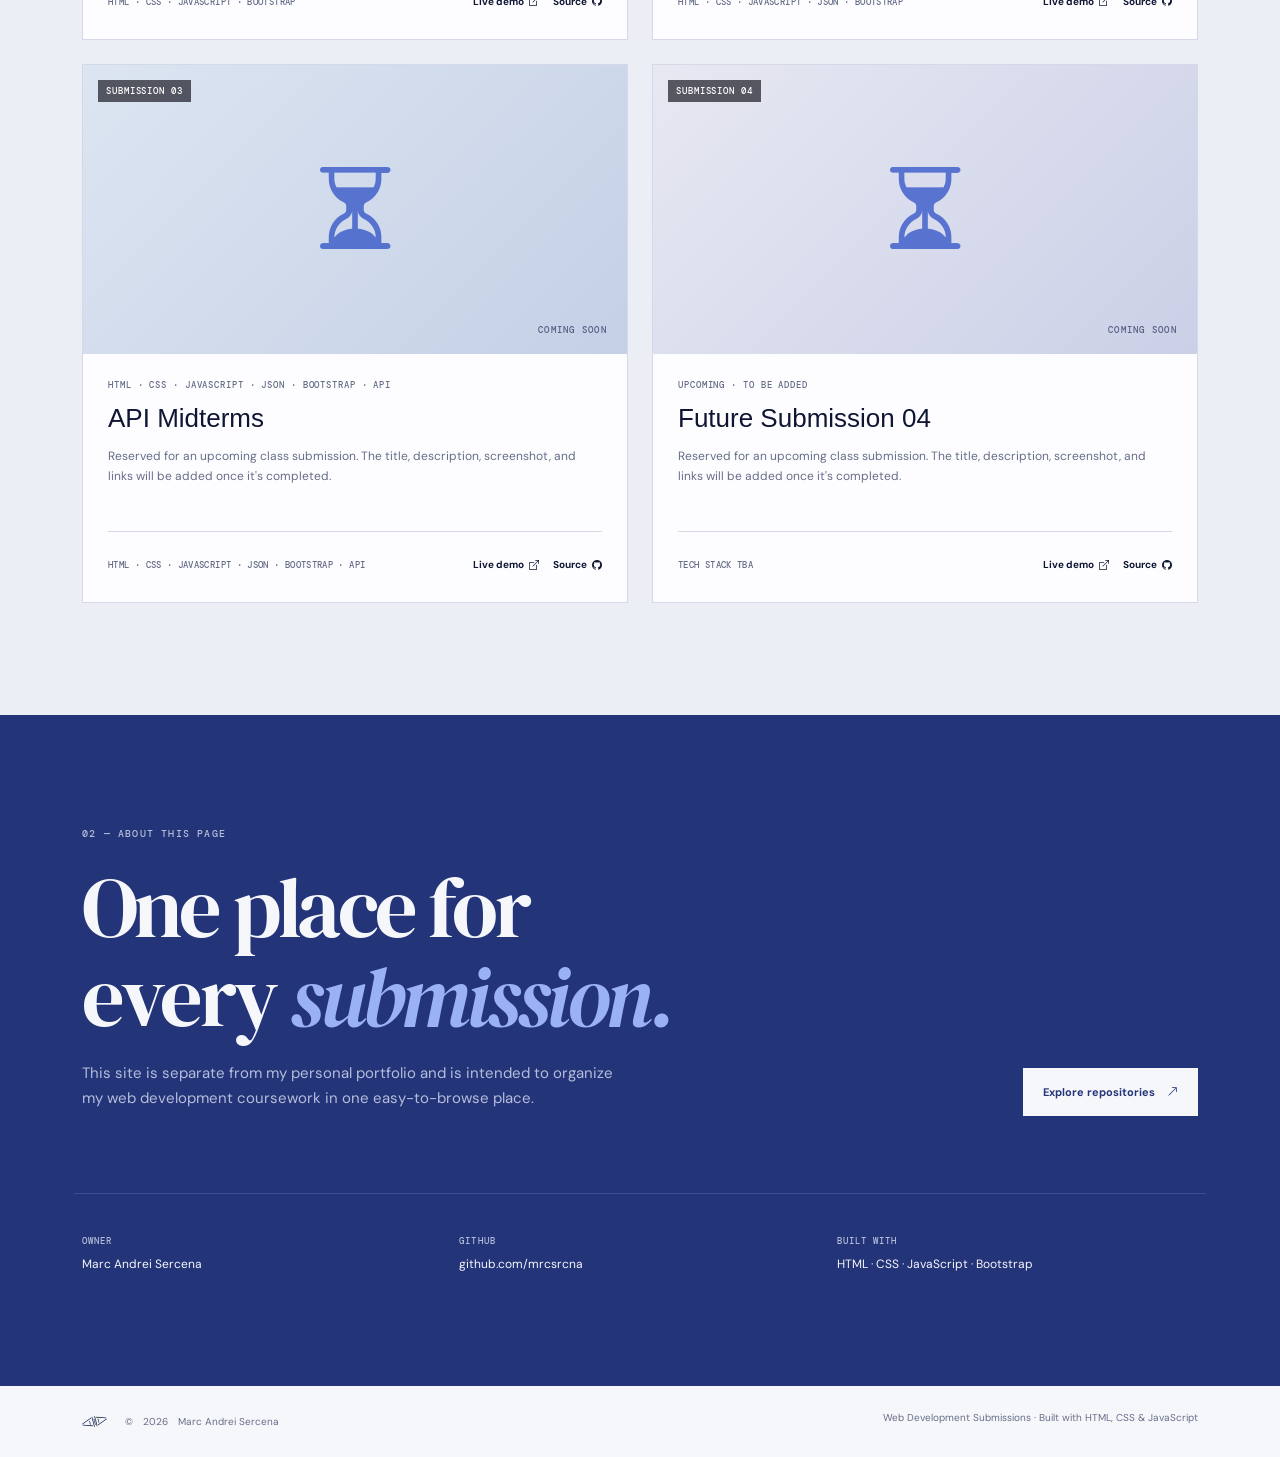
==== commit 49ffd2be: "Added some minor changes in the Web Dev index.html" ====
--- a/index.html
+++ b/index.html
@@ -68,8 +68,7 @@
                 class="nav-link nav-repo-link"
                 href="https://mrcsrcna.github.io/"
                 ><i class="bi bi-github" aria-hidden="true"></i>My Website
-                Portfolio
-                <i class="bi bi-arrow-up-right" aria-hidden="true"></i
+                Portfolio <i class="bi bi-arrow-up-right" aria-hidden="true"></i
               ></a>
             </li>
             <li class="nav-item ms-lg-2">
@@ -223,10 +222,14 @@
                   <span class="visual-caption">HTML + CSS</span>
                 </div>
                 <div class="project-content">
-                  <p class="project-meta">HTML · CSS · JAVASCRIPT · BOOTSTRAP</p>
+                  <p class="project-meta">
+                    HTML · CSS · JAVASCRIPT · BOOTSTRAP
+                  </p>
                   <h3>Bento Grid Layout</h3>
                   <p>
-                    A bento-style image gallery that showcases photos in different sizes, arranged in a clean grid with consistent spacing, borders, and a cohesive visual style.
+                    A bento-style image gallery that showcases photos in
+                    different sizes, arranged in a clean grid with consistent
+                    spacing, borders, and a cohesive visual style.
                   </p>
                   <div class="project-footer">
                     <span>HTML · CSS · JAVASCRIPT · BOOTSTRAP</span>
@@ -272,7 +275,9 @@
                   <span class="visual-caption">COMING SOON</span>
                 </div>
                 <div class="project-content">
-                  <p class="project-meta">HTML · CSS · JAVASCRIPT · JSON · BOOTSTRAP</p>
+                  <p class="project-meta">
+                    HTML · CSS · JAVASCRIPT · JSON · BOOTSTRAP
+                  </p>
                   <h3>JSON Project</h3>
                   <p>
                     Reserved for an upcoming class submission. The title,
@@ -282,11 +287,14 @@
                   <div class="project-footer">
                     <span>HTML · CSS · JAVASCRIPT · JSON · BOOTSTRAP</span>
                     <div class="project-actions">
-                      <a href="#" class="project-link" data-placeholder-link
+                      <a
+                        href="https://mrcsrcna.github.io/WebDev/JSON%20-%20A2/index.html"
+                        class="project-link"
+                        data-placeholder-link
                         >Live demo <i class="bi bi-box-arrow-up-right"></i
                       ></a>
                       <a
-                        href="https://mrcsrcna.github.io/WebDev/JSON%20-%20A2/index.html"
+                        href="https://github.com/mrcsrcna/WebDev/tree/main/JSON%20-%20A2"
                         class="project-link"
                         target="_blank"
                         rel="noopener noreferrer"
@@ -319,21 +327,21 @@
                   <span class="visual-caption">COMING SOON</span>
                 </div>
                 <div class="project-content">
-                  <p class="project-meta">UPCOMING · TO BE ADDED</p>
-                  <h3>Future Submission 03</h3>
+                  <p class="project-meta">HTML · CSS · JAVASCRIPT · JSON · BOOTSTRAP · API</p>
+                  <h3>API Midterms</h3>
                   <p>
                     Reserved for an upcoming class submission. The title,
                     description, screenshot, and links will be added once it's
                     completed.
                   </p>
                   <div class="project-footer">
-                    <span>TECH STACK TBA</span>
+                    <span>HTML · CSS · JAVASCRIPT · JSON · BOOTSTRAP · API</span>
                     <div class="project-actions">
-                      <a href="#" class="project-link" data-placeholder-link
+                      <a href="https://mrcsrcna.github.io/WebDev/API%20-%20MIDTERMS/" class="project-link" data-placeholder-link
                         >Live demo <i class="bi bi-box-arrow-up-right"></i
                       ></a>
                       <a
-                        href="https://github.com/mrcsrcna"
+                        href="https://github.com/mrcsrcna/WebDev/tree/main/API%20-%20MIDTERMS"
                         class="project-link"
                         target="_blank"
                         rel="noopener noreferrer"
@@ -464,4 +472,4 @@
     <script src="https://cdn.jsdelivr.net/npm/bootstrap@5.3.3/dist/js/bootstrap.bundle.min.js"></script>
     <script src="main.js"></script>
   </body>
-</html>+</html>
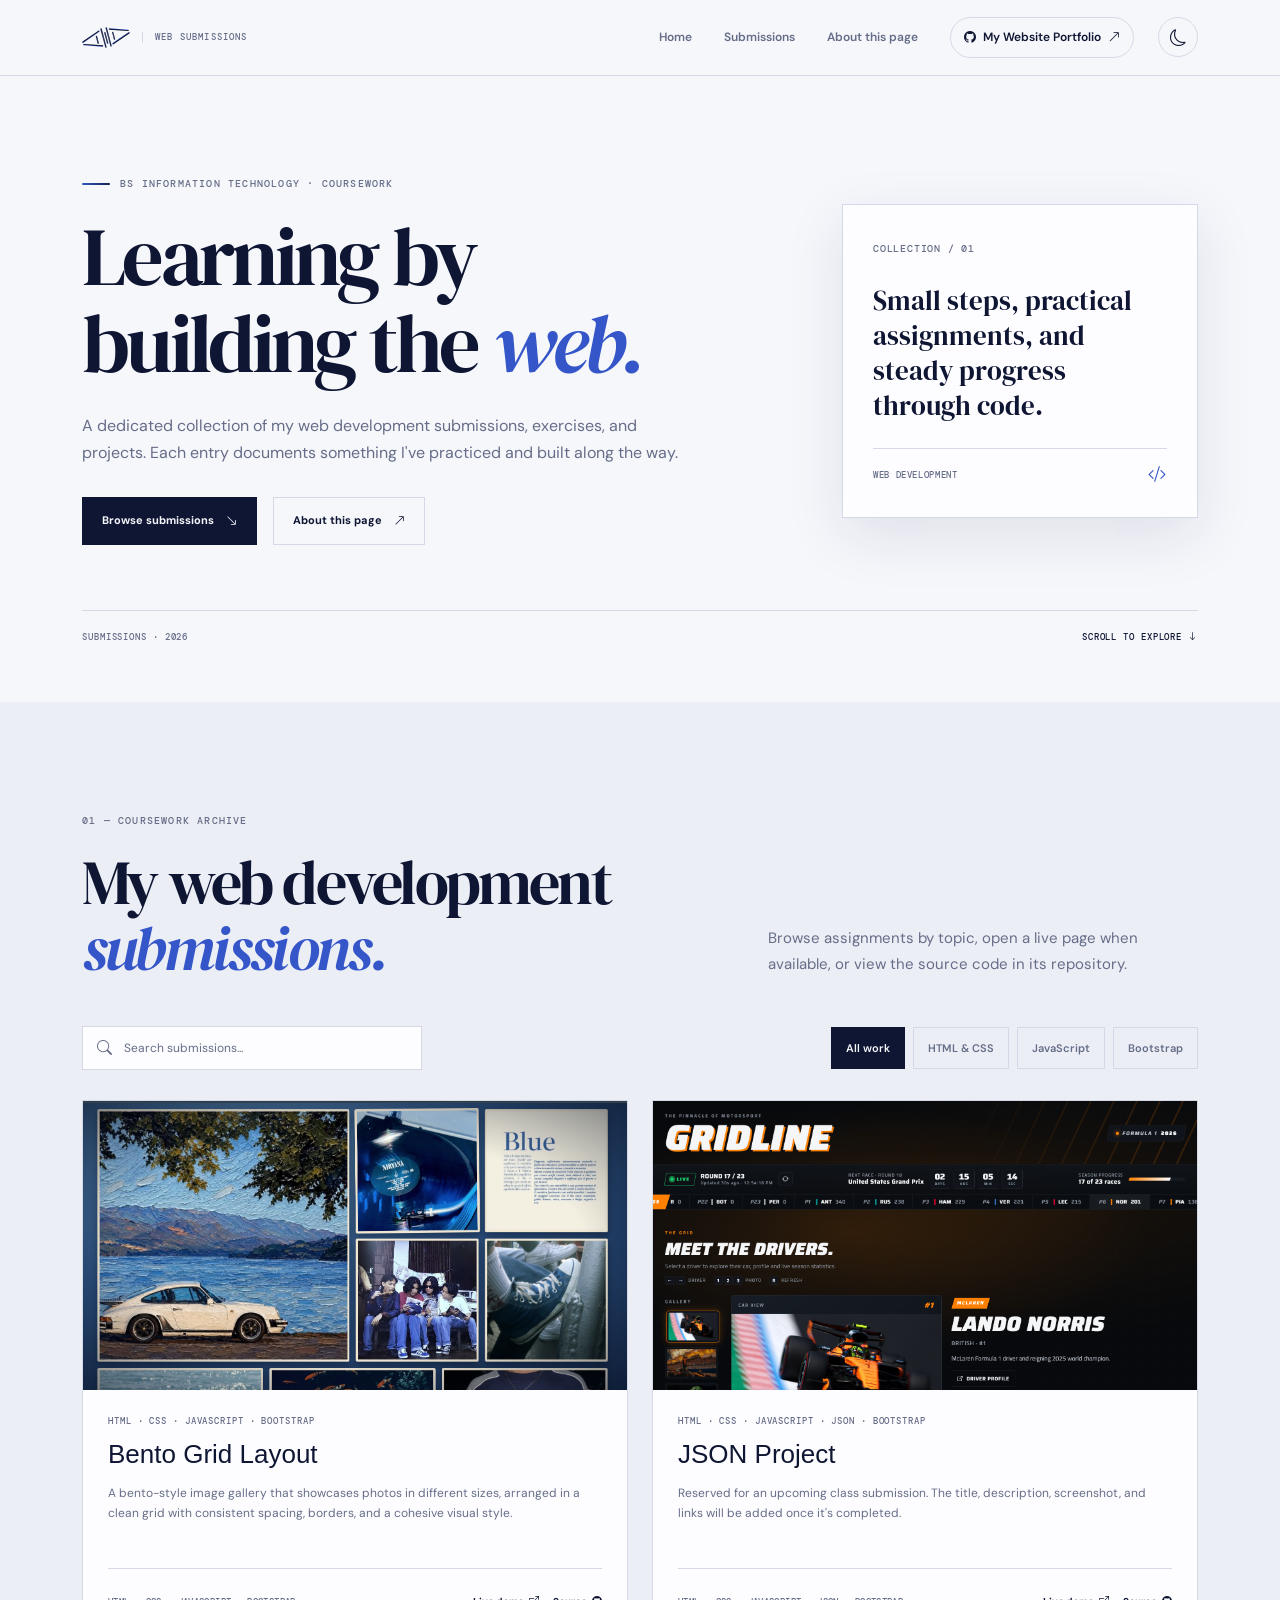
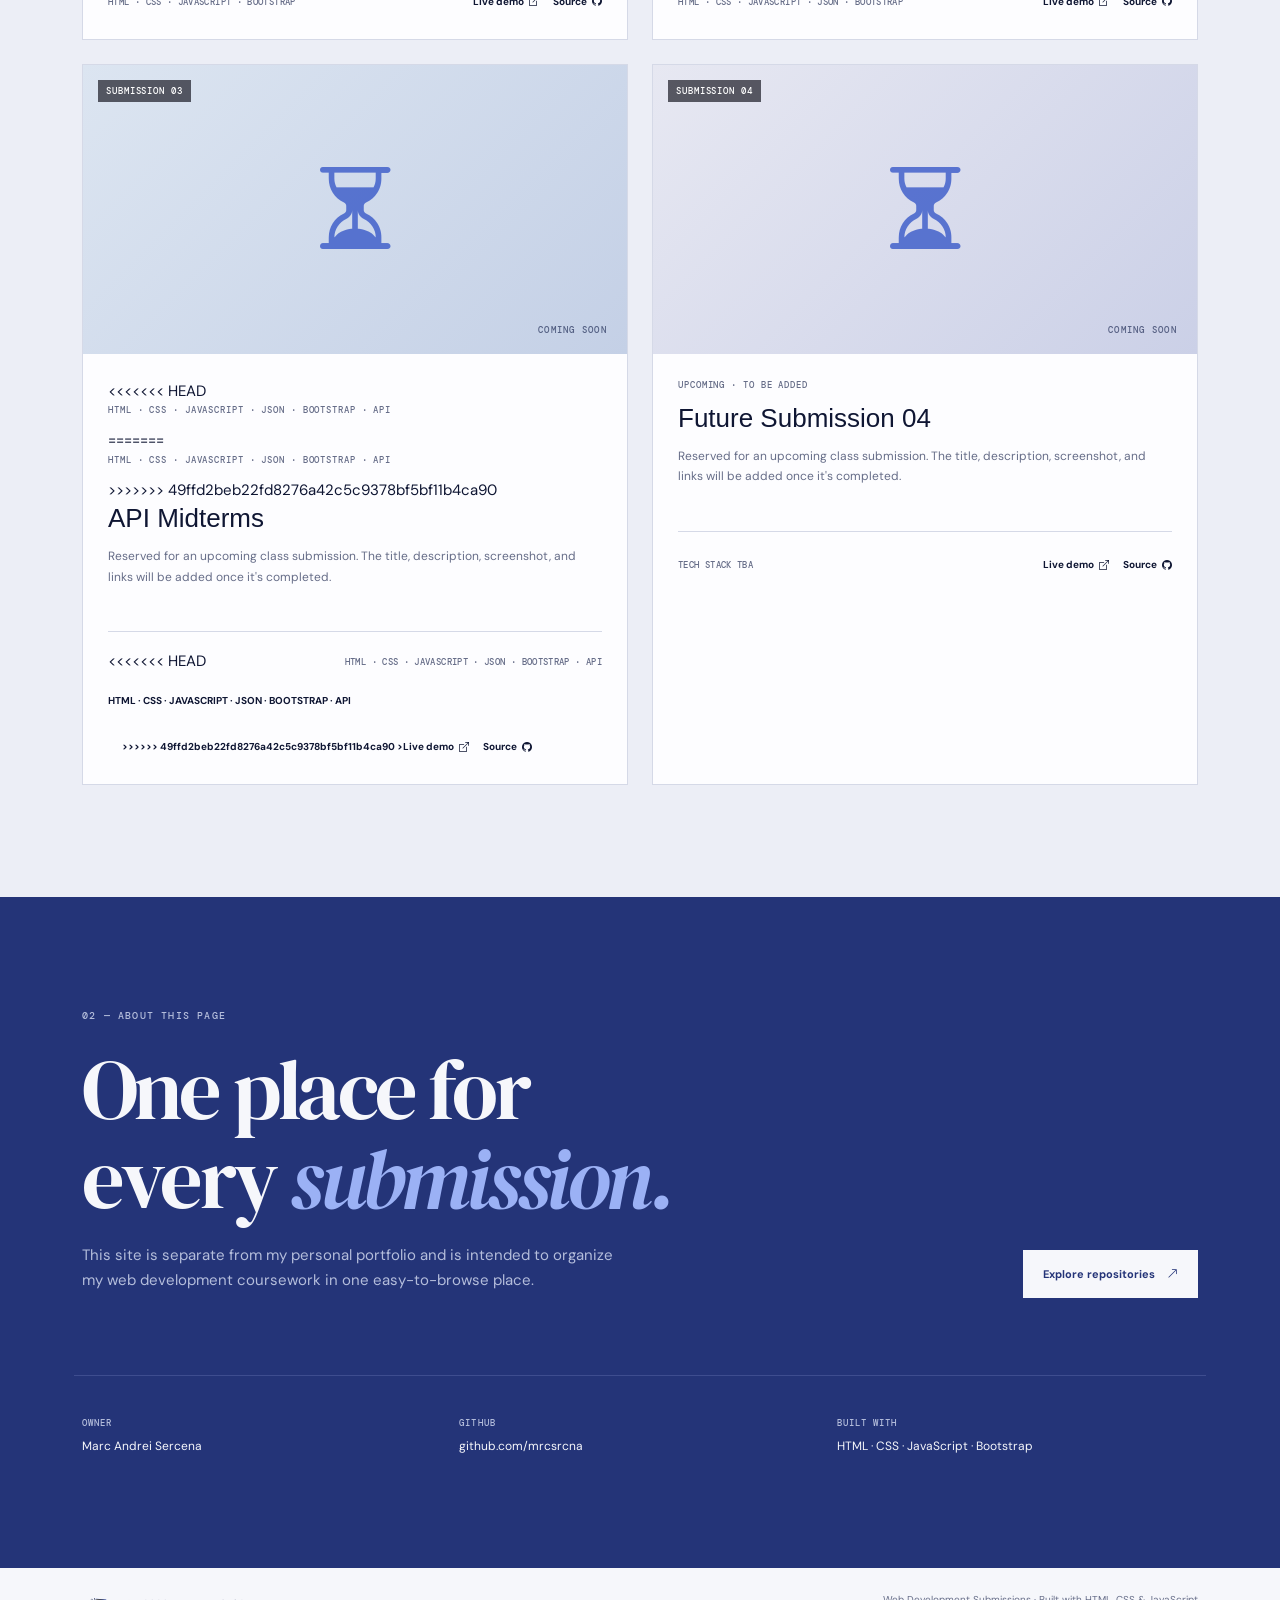
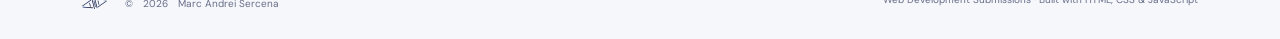
==== commit 6729ca08: "Resolve merge conflict in index.html" ====
--- a/index.html
+++ b/index.html
@@ -327,7 +327,13 @@
                   <span class="visual-caption">COMING SOON</span>
                 </div>
                 <div class="project-content">
+<<<<<<< HEAD
+                  <p class="project-meta">
+                    HTML · CSS · JAVASCRIPT · JSON · BOOTSTRAP · API
+                  </p>
+=======
                   <p class="project-meta">HTML · CSS · JAVASCRIPT · JSON · BOOTSTRAP · API</p>
+>>>>>>> 49ffd2beb22fd8276a42c5c9378bf5bf11b4ca90
                   <h3>API Midterms</h3>
                   <p>
                     Reserved for an upcoming class submission. The title,
@@ -335,9 +341,20 @@
                     completed.
                   </p>
                   <div class="project-footer">
+<<<<<<< HEAD
+                    <span
+                      >HTML · CSS · JAVASCRIPT · JSON · BOOTSTRAP · API</span
+                    >
+                    <div class="project-actions">
+                      <a
+                        href="https://mrcsrcna.github.io/WebDev/API%20-%20MIDTERMS/"
+                        class="project-link"
+                        data-placeholder-link
+=======
                     <span>HTML · CSS · JAVASCRIPT · JSON · BOOTSTRAP · API</span>
                     <div class="project-actions">
                       <a href="https://mrcsrcna.github.io/WebDev/API%20-%20MIDTERMS/" class="project-link" data-placeholder-link
+>>>>>>> 49ffd2beb22fd8276a42c5c9378bf5bf11b4ca90
                         >Live demo <i class="bi bi-box-arrow-up-right"></i
                       ></a>
                       <a
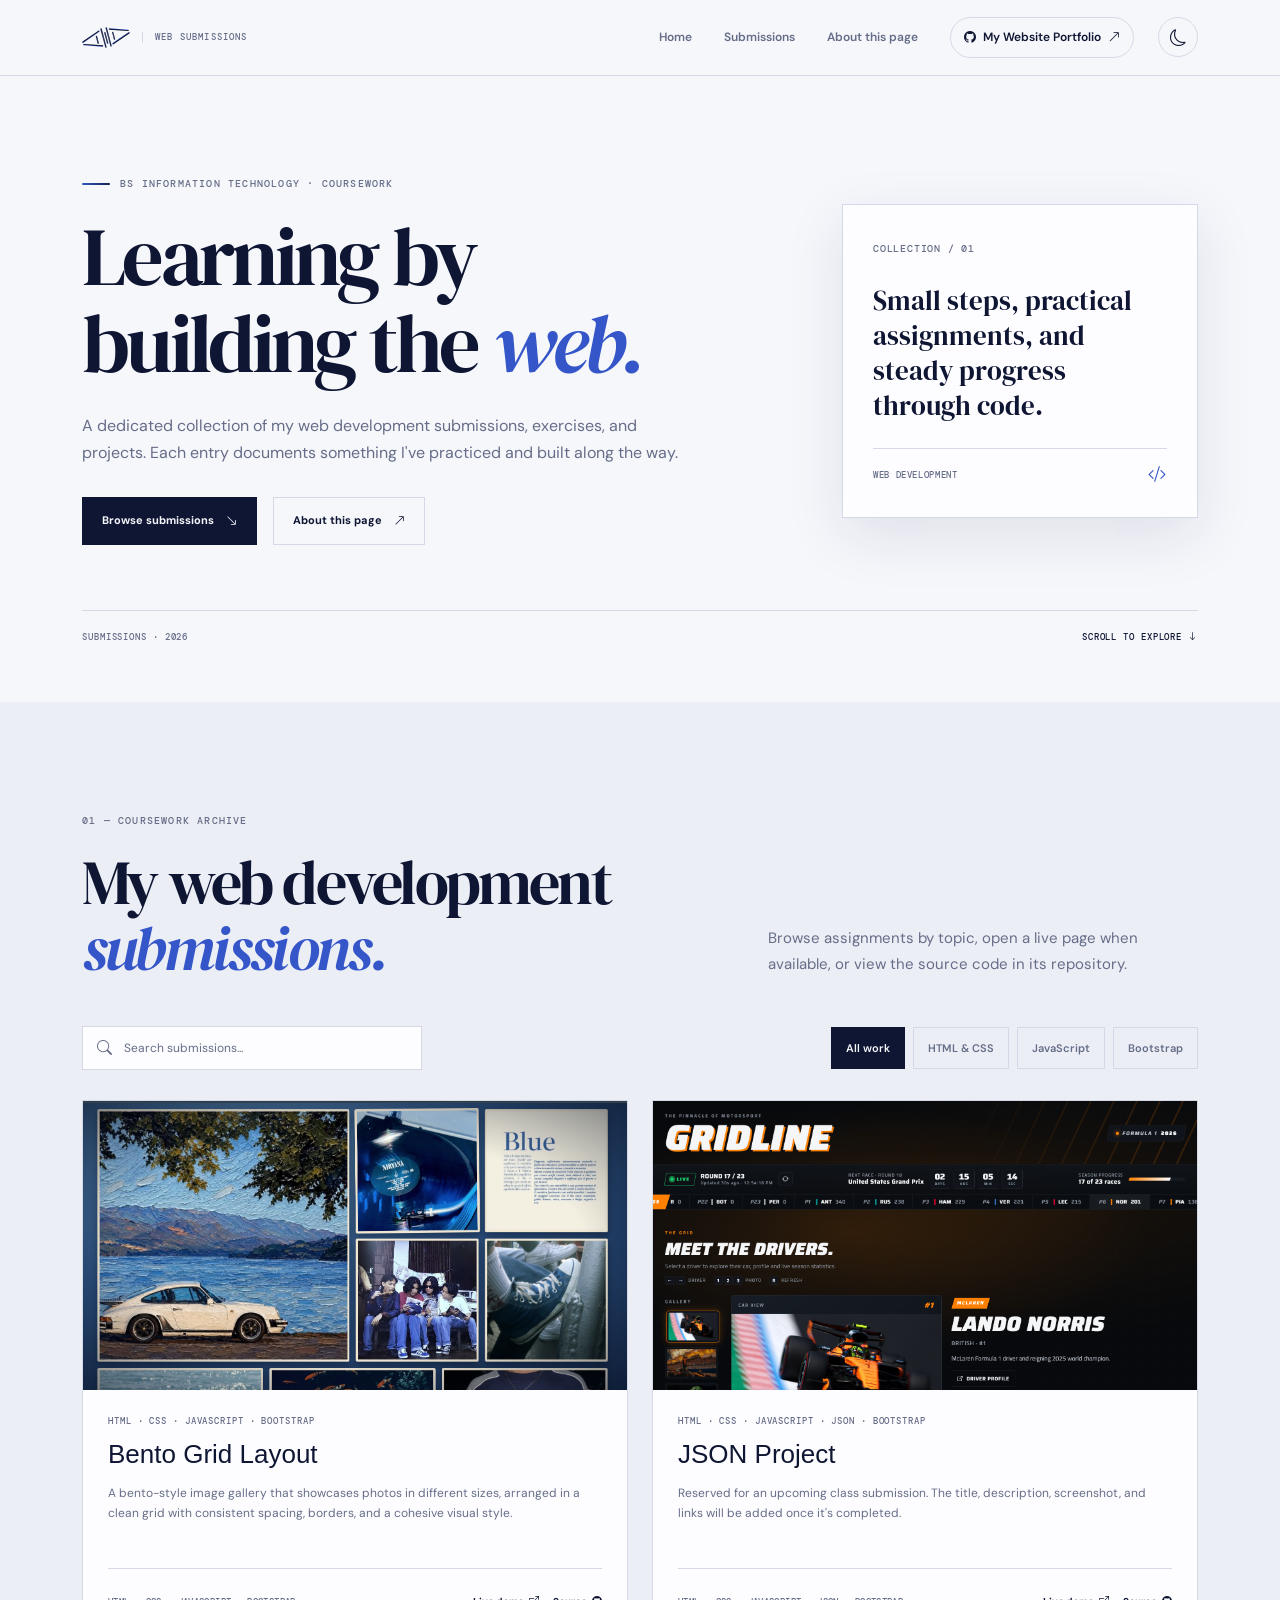
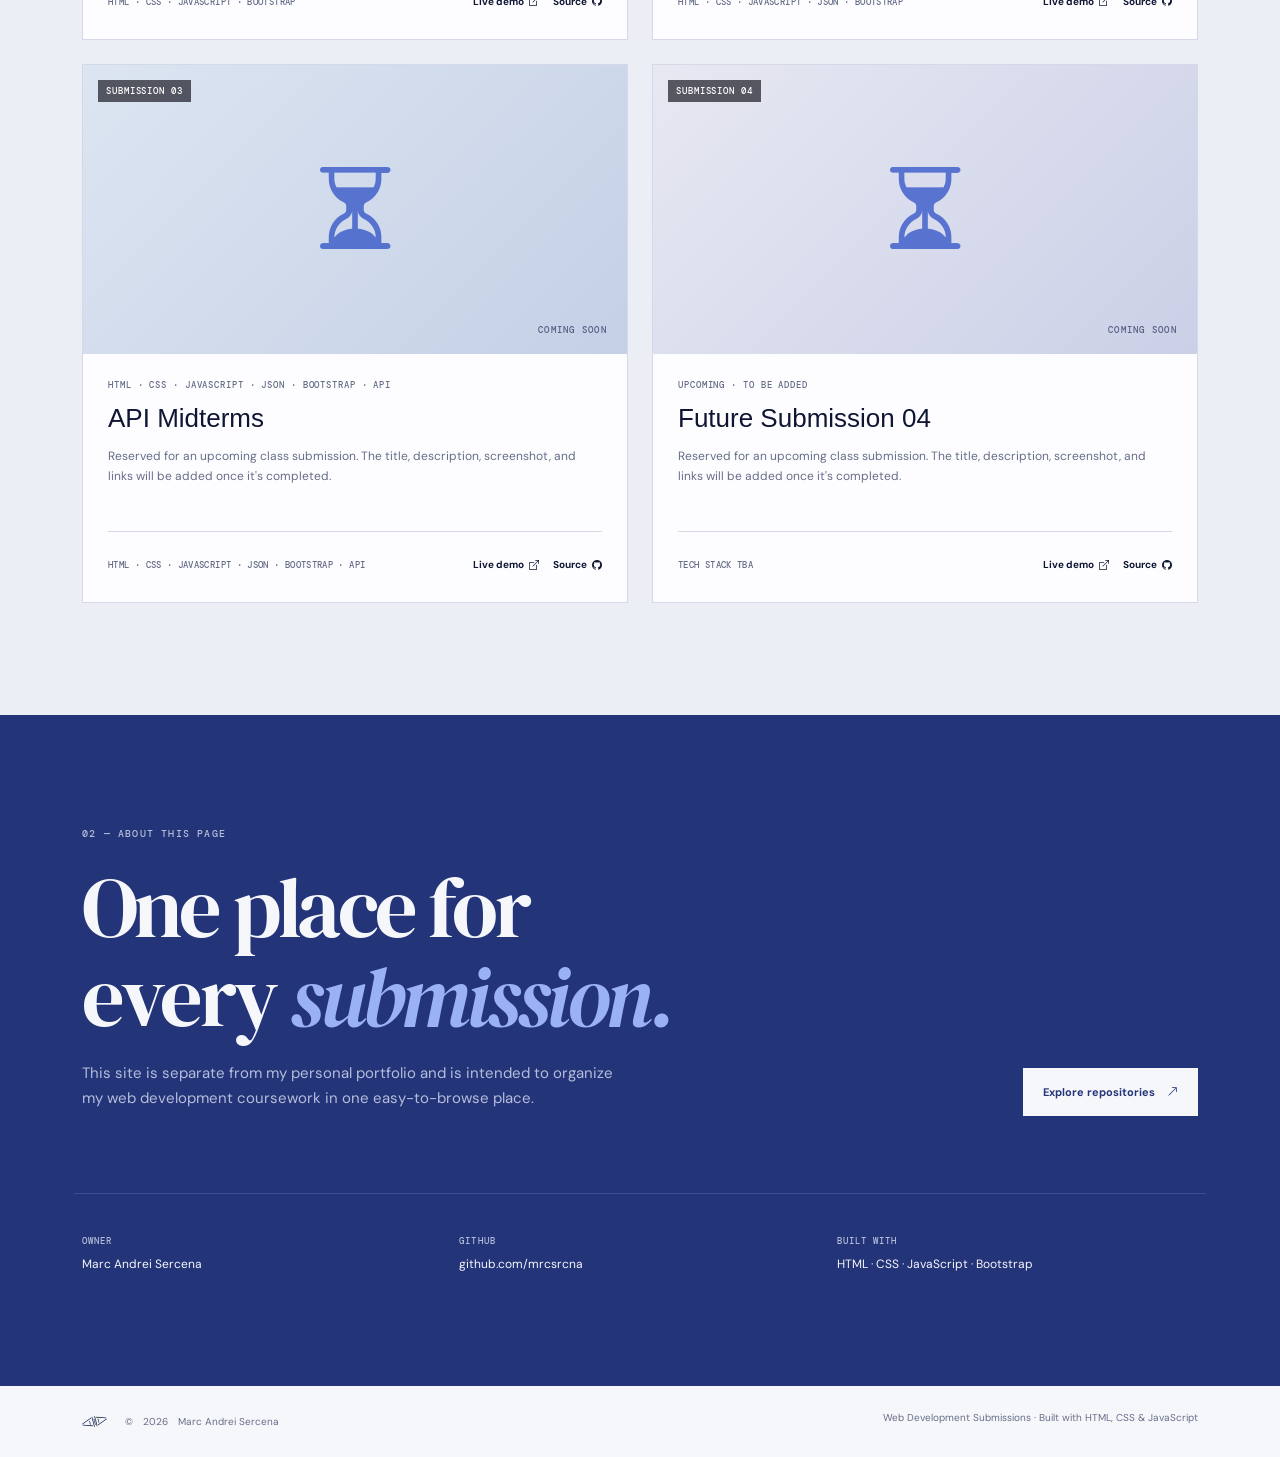
==== commit 22e8003c: "Added some minor changes in the HTML file" ====
--- a/index.html
+++ b/index.html
@@ -327,13 +327,9 @@
                   <span class="visual-caption">COMING SOON</span>
                 </div>
                 <div class="project-content">
-<<<<<<< HEAD
-                  <p class="project-meta">
-                    HTML · CSS · JAVASCRIPT · JSON · BOOTSTRAP · API
-                  </p>
-=======
+
                   <p class="project-meta">HTML · CSS · JAVASCRIPT · JSON · BOOTSTRAP · API</p>
->>>>>>> 49ffd2beb22fd8276a42c5c9378bf5bf11b4ca90
+
                   <h3>API Midterms</h3>
                   <p>
                     Reserved for an upcoming class submission. The title,
@@ -341,7 +337,7 @@
                     completed.
                   </p>
                   <div class="project-footer">
-<<<<<<< HEAD
+
                     <span
                       >HTML · CSS · JAVASCRIPT · JSON · BOOTSTRAP · API</span
                     >
@@ -350,11 +346,7 @@
                         href="https://mrcsrcna.github.io/WebDev/API%20-%20MIDTERMS/"
                         class="project-link"
                         data-placeholder-link
-=======
-                    <span>HTML · CSS · JAVASCRIPT · JSON · BOOTSTRAP · API</span>
-                    <div class="project-actions">
-                      <a href="https://mrcsrcna.github.io/WebDev/API%20-%20MIDTERMS/" class="project-link" data-placeholder-link
->>>>>>> 49ffd2beb22fd8276a42c5c9378bf5bf11b4ca90
+
                         >Live demo <i class="bi bi-box-arrow-up-right"></i
                       ></a>
                       <a
